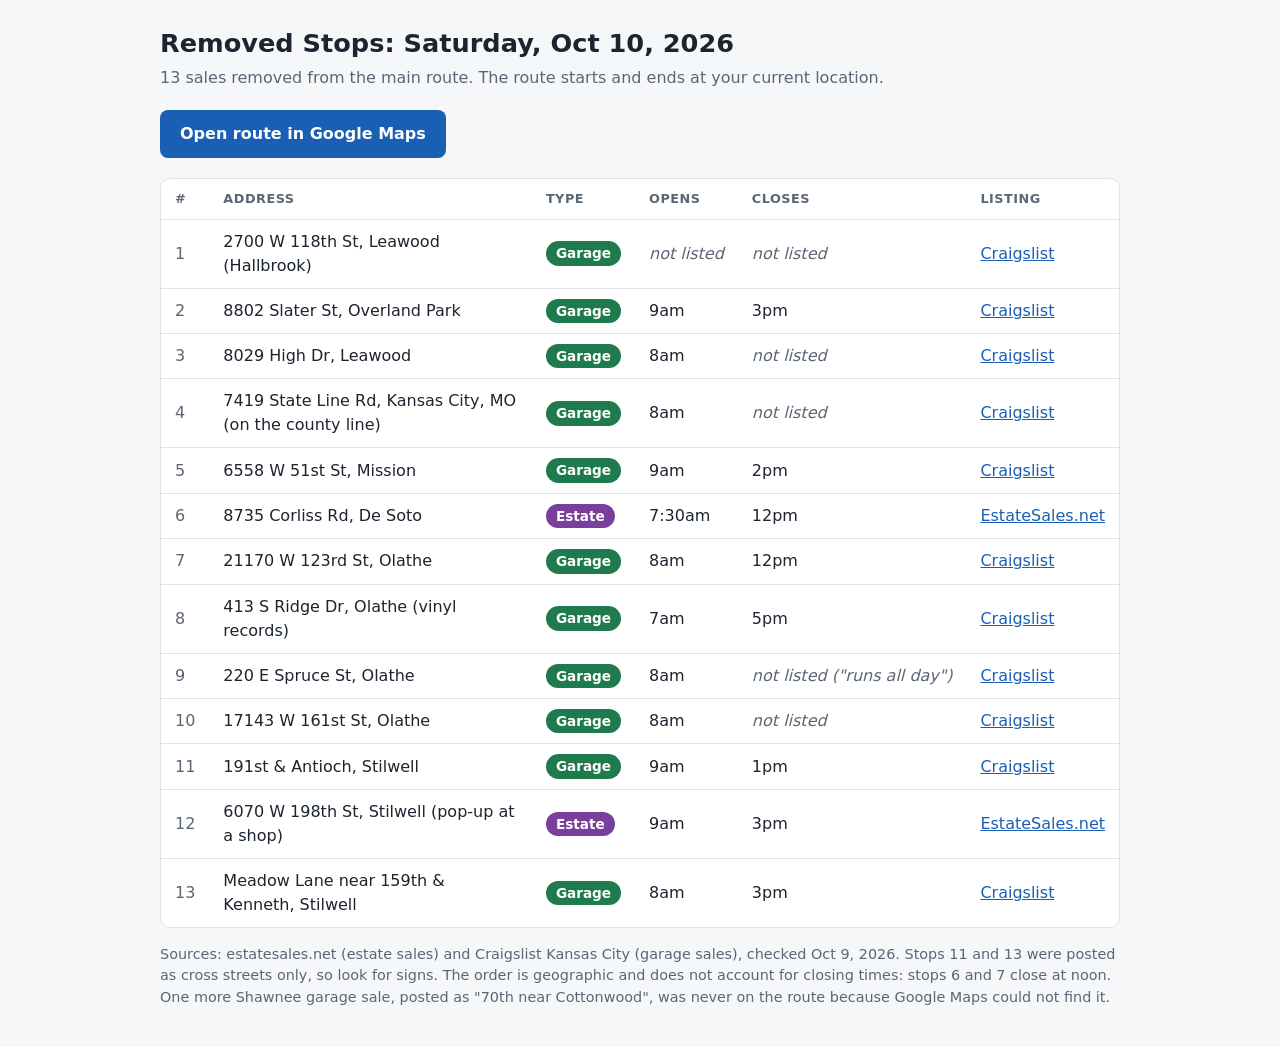
==== 2026-10-10/removed-stops-2026-10-10.html @ 4df7aade "Add sale route skill and routes for 2026-10-10 Adds the planning-sale-routes Claude skill (workflow," ====
<!DOCTYPE html>
<html lang="en">
<head>
<meta charset="utf-8">
<meta name="viewport" content="width=device-width, initial-scale=1">
<title>Removed Stops: Sat, Oct 10, 2026</title>
<style>
  :root { --bg: #f6f7f9; --card: #fff; --text: #1c2430; --muted: #5b6675; --line: #dfe3e8; --accent: #1a5fb4; --estate: #7a3e9d; --garage: #1f7a4d; }
  * { box-sizing: border-box; }
  body { margin: 0; padding: 24px 16px; background: var(--bg); color: var(--text); font: 16px/1.5 system-ui, "Segoe UI", sans-serif; }
  main { max-width: 960px; margin: 0 auto; }
  h1 { margin: 0 0 4px; font-size: 1.6rem; }
  .sub { margin: 0 0 20px; color: var(--muted); }
  .btn { display: inline-block; padding: 12px 20px; border-radius: 8px; background: var(--accent); color: #fff; font-weight: 600; text-decoration: none; }
  .btn:hover { filter: brightness(1.1); }
  .wrap { margin-top: 20px; overflow-x: auto; background: var(--card); border: 1px solid var(--line); border-radius: 10px; }
  table { width: 100%; border-collapse: collapse; }
  th, td { padding: 10px 14px; text-align: left; border-bottom: 1px solid var(--line); white-space: nowrap; }
  td.addr { white-space: normal; min-width: 220px; }
  th { font-size: 0.8rem; text-transform: uppercase; letter-spacing: 0.04em; color: var(--muted); }
  tr:last-child td { border-bottom: 0; }
  td.num { color: var(--muted); font-variant-numeric: tabular-nums; }
  td a { color: var(--accent); }
  .tag { display: inline-block; padding: 2px 10px; border-radius: 999px; font-size: 0.85rem; font-weight: 600; color: #fff; }
  .estate { background: var(--estate); }
  .garage { background: var(--garage); }
  .none { color: var(--muted); font-style: italic; }
  .note { margin-top: 16px; color: var(--muted); font-size: 0.9rem; }
</style>
</head>
<body>
<main>
  <h1>Removed Stops: Saturday, Oct 10, 2026</h1>
  <p class="sub">13 sales removed from the main route. The route starts and ends at your current location.</p>

  <a class="btn" target="_blank" rel="noopener" href="https://www.google.com/maps/dir/Current+Location/2700+W+118th+St,+Leawood,+KS/8802+Slater+St,+Overland+Park,+KS/8029+High+Dr,+Leawood,+KS/7419+State+Line+Rd,+Kansas+City,+MO/6558+W+51st+St,+Mission,+KS/8735+Corliss+Rd,+De+Soto,+KS+66018/21170+W+123rd+St,+Olathe,+KS/413+S+Ridge+Dr,+Olathe,+KS/220+E+Spruce+St,+Olathe,+KS/17143+W+161st+St,+Olathe,+KS/W+191st+St+and+Antioch+Rd,+Stilwell,+KS/6070+W+198th+St,+Stilwell,+KS+66085/W+159th+St+and+Kenneth+Rd,+Overland+Park,+KS/Current+Location/">Open route in Google Maps</a>

  <div class="wrap">
    <table>
      <thead>
        <tr><th>#</th><th>Address</th><th>Type</th><th>Opens</th><th>Closes</th><th>Listing</th></tr>
      </thead>
      <tbody>
        <tr><td class="num">1</td><td class="addr">2700 W 118th St, Leawood (Hallbrook)</td><td><span class="tag garage">Garage</span></td><td class="none">not listed</td><td class="none">not listed</td><td><a target="_blank" rel="noopener" href="https://www.craigslist.org/view/d/leawood-annual-gerbel-family-garage-sale/5YZHVrvR3895e262t2Des8">Craigslist</a></td></tr>
        <tr><td class="num">2</td><td class="addr">8802 Slater St, Overland Park</td><td><span class="tag garage">Garage</span></td><td>9am</td><td>3pm</td><td><a target="_blank" rel="noopener" href="https://www.craigslist.org/view/d/overland-park-overland-park-garage-sale/7CRg2G5cXkiF6qgU9CJNXg">Craigslist</a></td></tr>
        <tr><td class="num">3</td><td class="addr">8029 High Dr, Leawood</td><td><span class="tag garage">Garage</span></td><td>8am</td><td class="none">not listed</td><td><a target="_blank" rel="noopener" href="https://www.craigslist.org/view/d/leawood-lots-of-cool-stuff/vqUZHM63ykBheTzYNsmyG6">Craigslist</a></td></tr>
        <tr><td class="num">4</td><td class="addr">7419 State Line Rd, Kansas City, MO (on the county line)</td><td><span class="tag garage">Garage</span></td><td>8am</td><td class="none">not listed</td><td><a target="_blank" rel="noopener" href="https://www.craigslist.org/view/d/kansas-city-big-sale-at-7419-state-line/mKwWHgJ1K8fCFv1XDvNeiT">Craigslist</a></td></tr>
        <tr><td class="num">5</td><td class="addr">6558 W 51st St, Mission</td><td><span class="tag garage">Garage</span></td><td>9am</td><td>2pm</td><td><a target="_blank" rel="noopener" href="https://www.craigslist.org/view/d/mission-multi-family-garage-sale-in/1emGNsqEbTE4KECJikPM4s">Craigslist</a></td></tr>
        <tr><td class="num">6</td><td class="addr">8735 Corliss Rd, De Soto</td><td><span class="tag estate">Estate</span></td><td>7:30am</td><td>12pm</td><td><a target="_blank" rel="noopener" href="https://www.estatesales.net/KS/De-Soto/66018/5091744">EstateSales.net</a></td></tr>
        <tr><td class="num">7</td><td class="addr">21170 W 123rd St, Olathe</td><td><span class="tag garage">Garage</span></td><td>8am</td><td>12pm</td><td><a target="_blank" rel="noopener" href="https://www.craigslist.org/view/d/olathe-garage-sale-everything-priced-to/uqAEexJqTUTwXGWq3YUb7h">Craigslist</a></td></tr>
        <tr><td class="num">8</td><td class="addr">413 S Ridge Dr, Olathe (vinyl records)</td><td><span class="tag garage">Garage</span></td><td>7am</td><td>5pm</td><td><a target="_blank" rel="noopener" href="https://www.craigslist.org/view/d/olathe-huge-day-vinyl-records-fri-sun/iz8Lf1RRG2vteXNtFwRbFq">Craigslist</a></td></tr>
        <tr><td class="num">9</td><td class="addr">220 E Spruce St, Olathe</td><td><span class="tag garage">Garage</span></td><td>8am</td><td class="none">not listed ("runs all day")</td><td><a target="_blank" rel="noopener" href="https://www.craigslist.org/view/d/olathe-garage-sale-olathe-ks-october/m8XL1ySYbV3A4LMPQzUmzq">Craigslist</a></td></tr>
        <tr><td class="num">10</td><td class="addr">17143 W 161st St, Olathe</td><td><span class="tag garage">Garage</span></td><td>8am</td><td class="none">not listed</td><td><a target="_blank" rel="noopener" href="https://www.craigslist.org/view/d/olathe-teen-clothes-sale-plus-more/4HYWcMeszZcRssrxJZoU2a">Craigslist</a></td></tr>
        <tr><td class="num">11</td><td class="addr">191st &amp; Antioch, Stilwell</td><td><span class="tag garage">Garage</span></td><td>9am</td><td>1pm</td><td><a target="_blank" rel="noopener" href="https://www.craigslist.org/view/d/stilwell-stilwell-garage-sale/2vX73phKwRrPtvgD5jMNWc">Craigslist</a></td></tr>
        <tr><td class="num">12</td><td class="addr">6070 W 198th St, Stilwell (pop-up at a shop)</td><td><span class="tag estate">Estate</span></td><td>9am</td><td>3pm</td><td><a target="_blank" rel="noopener" href="https://www.estatesales.net/KS/Stilwell/66085/5106606">EstateSales.net</a></td></tr>
        <tr><td class="num">13</td><td class="addr">Meadow Lane near 159th &amp; Kenneth, Stilwell</td><td><span class="tag garage">Garage</span></td><td>8am</td><td>3pm</td><td><a target="_blank" rel="noopener" href="https://www.craigslist.org/view/d/stilwell-garage-sale-saturday-sunday/fX1fWt2FgNqpSUVnnqYfxz">Craigslist</a></td></tr>
      </tbody>
    </table>
  </div>

  <p class="note">Sources: estatesales.net (estate sales) and Craigslist Kansas City (garage sales), checked Oct 9, 2026. Stops 11 and 13 were posted as cross streets only, so look for signs. The order is geographic and does not account for closing times: stops 6 and 7 close at noon. One more Shawnee garage sale, posted as "70th near Cottonwood", was never on the route because Google Maps could not find it.</p>
</main>
</body>
</html>
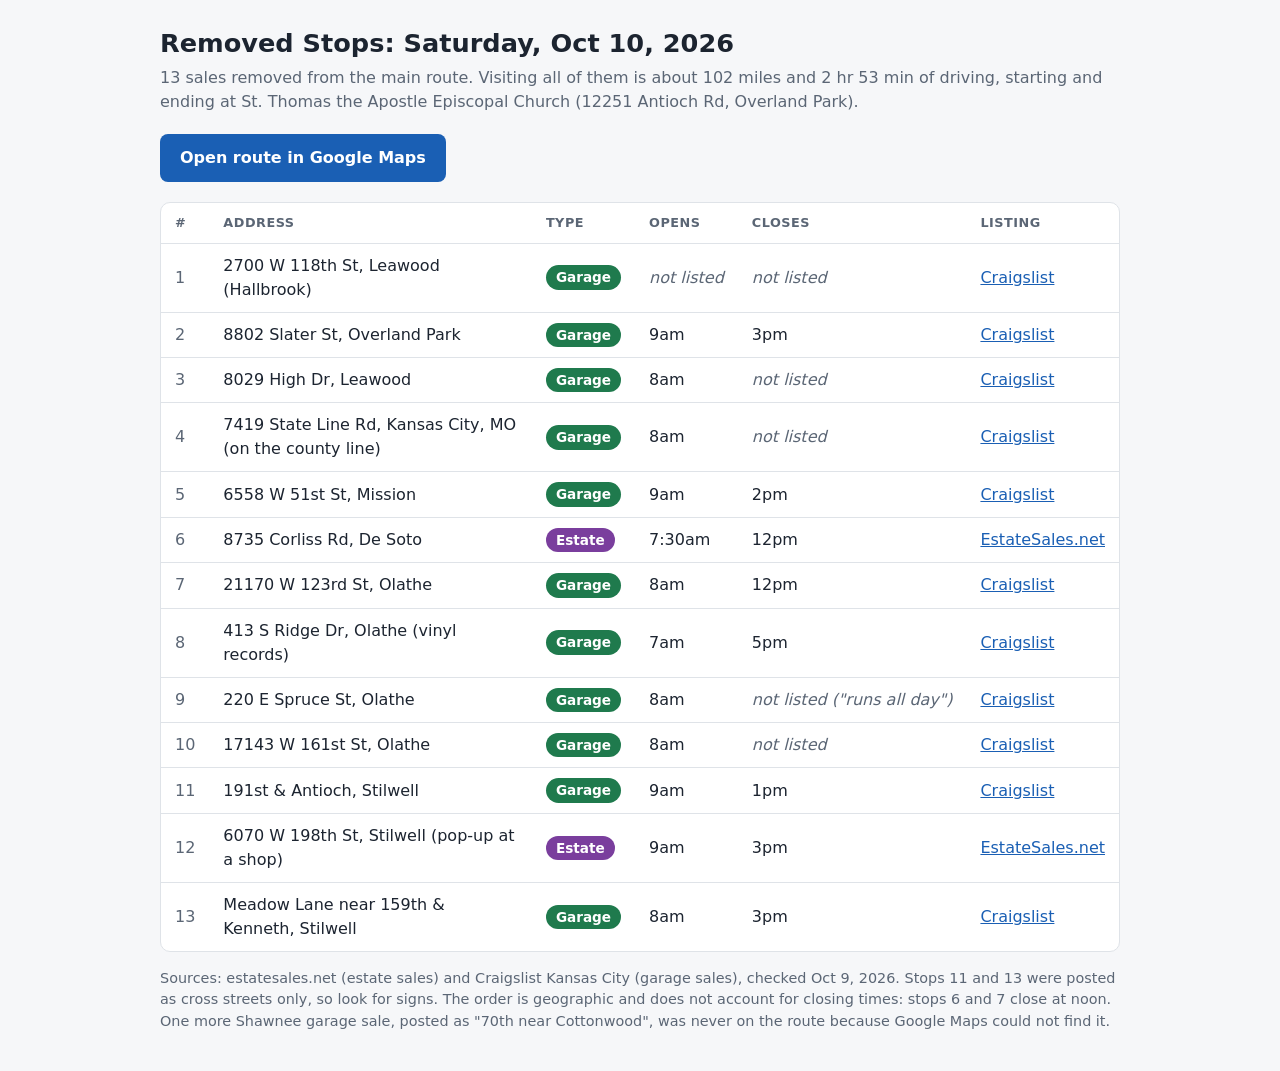
==== commit 983a6e82: "Start and end routes at St. Thomas the Apostle Episcopal Church Co-Authored-By: Claude Opus 5.5 <nor" ====
--- a/2026-10-10/removed-stops-2026-10-10.html
+++ b/2026-10-10/removed-stops-2026-10-10.html
@@ -31,9 +31,9 @@
 <body>
 <main>
   <h1>Removed Stops: Saturday, Oct 10, 2026</h1>
-  <p class="sub">13 sales removed from the main route. The route starts and ends at your current location.</p>
+  <p class="sub">13 sales removed from the main route. Visiting all of them is about 102 miles and 2 hr 53 min of driving, starting and ending at St. Thomas the Apostle Episcopal Church (12251 Antioch Rd, Overland Park).</p>
 
-  <a class="btn" target="_blank" rel="noopener" href="https://www.google.com/maps/dir/Current+Location/2700+W+118th+St,+Leawood,+KS/8802+Slater+St,+Overland+Park,+KS/8029+High+Dr,+Leawood,+KS/7419+State+Line+Rd,+Kansas+City,+MO/6558+W+51st+St,+Mission,+KS/8735+Corliss+Rd,+De+Soto,+KS+66018/21170+W+123rd+St,+Olathe,+KS/413+S+Ridge+Dr,+Olathe,+KS/220+E+Spruce+St,+Olathe,+KS/17143+W+161st+St,+Olathe,+KS/W+191st+St+and+Antioch+Rd,+Stilwell,+KS/6070+W+198th+St,+Stilwell,+KS+66085/W+159th+St+and+Kenneth+Rd,+Overland+Park,+KS/Current+Location/">Open route in Google Maps</a>
+  <a class="btn" target="_blank" rel="noopener" href="https://www.google.com/maps/dir/St.+Thomas+the+Apostle+Episcopal+Church,+12251+Antioch+Rd,+Overland+Park,+KS+66213/2700+W+118th+St,+Leawood,+KS/8802+Slater+St,+Overland+Park,+KS/8029+High+Dr,+Leawood,+KS/7419+State+Line+Rd,+Kansas+City,+MO/6558+W+51st+St,+Mission,+KS/8735+Corliss+Rd,+De+Soto,+KS+66018/21170+W+123rd+St,+Olathe,+KS/413+S+Ridge+Dr,+Olathe,+KS/220+E+Spruce+St,+Olathe,+KS/17143+W+161st+St,+Olathe,+KS/W+191st+St+and+Antioch+Rd,+Stilwell,+KS/6070+W+198th+St,+Stilwell,+KS+66085/W+159th+St+and+Kenneth+Rd,+Overland+Park,+KS/St.+Thomas+the+Apostle+Episcopal+Church,+12251+Antioch+Rd,+Overland+Park,+KS+66213/">Open route in Google Maps</a>
 
   <div class="wrap">
     <table>
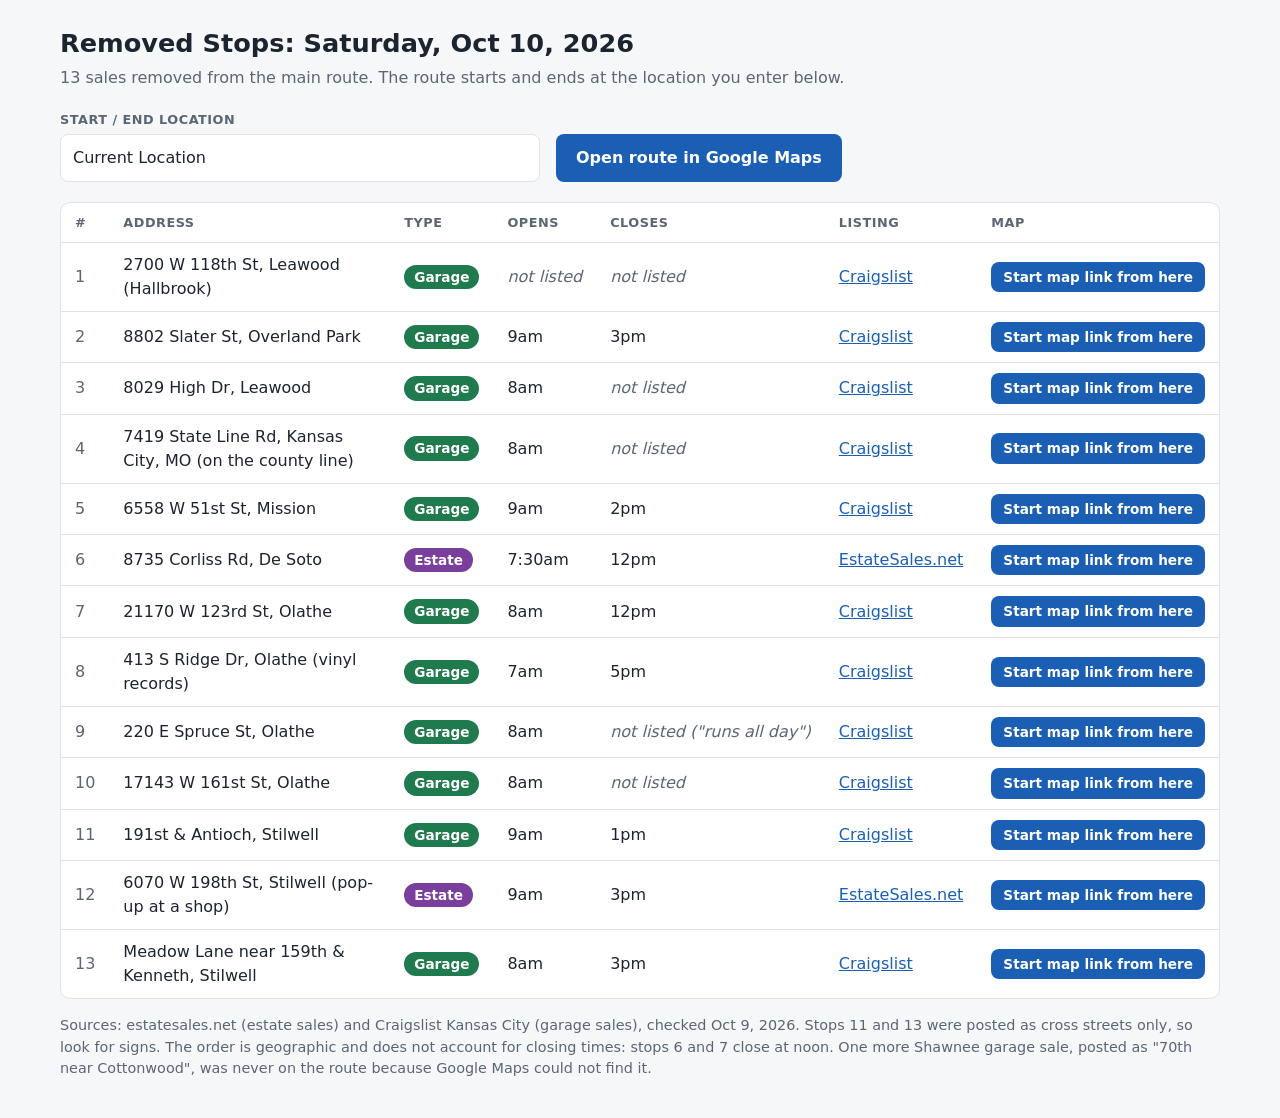
==== commit a056bcb9: "Let the reader choose the route start and add per-row map links Pages now take the start/end locatio" ====
--- a/2026-10-10/removed-stops-2026-10-10.html
+++ b/2026-10-10/removed-stops-2026-10-10.html
@@ -4,36 +4,20 @@
 <meta charset="utf-8">
 <meta name="viewport" content="width=device-width, initial-scale=1">
 <title>Removed Stops: Sat, Oct 10, 2026</title>
-<style>
-  :root { --bg: #f6f7f9; --card: #fff; --text: #1c2430; --muted: #5b6675; --line: #dfe3e8; --accent: #1a5fb4; --estate: #7a3e9d; --garage: #1f7a4d; }
-  * { box-sizing: border-box; }
-  body { margin: 0; padding: 24px 16px; background: var(--bg); color: var(--text); font: 16px/1.5 system-ui, "Segoe UI", sans-serif; }
-  main { max-width: 960px; margin: 0 auto; }
-  h1 { margin: 0 0 4px; font-size: 1.6rem; }
-  .sub { margin: 0 0 20px; color: var(--muted); }
-  .btn { display: inline-block; padding: 12px 20px; border-radius: 8px; background: var(--accent); color: #fff; font-weight: 600; text-decoration: none; }
-  .btn:hover { filter: brightness(1.1); }
-  .wrap { margin-top: 20px; overflow-x: auto; background: var(--card); border: 1px solid var(--line); border-radius: 10px; }
-  table { width: 100%; border-collapse: collapse; }
-  th, td { padding: 10px 14px; text-align: left; border-bottom: 1px solid var(--line); white-space: nowrap; }
-  td.addr { white-space: normal; min-width: 220px; }
-  th { font-size: 0.8rem; text-transform: uppercase; letter-spacing: 0.04em; color: var(--muted); }
-  tr:last-child td { border-bottom: 0; }
-  td.num { color: var(--muted); font-variant-numeric: tabular-nums; }
-  td a { color: var(--accent); }
-  .tag { display: inline-block; padding: 2px 10px; border-radius: 999px; font-size: 0.85rem; font-weight: 600; color: #fff; }
-  .estate { background: var(--estate); }
-  .garage { background: var(--garage); }
-  .none { color: var(--muted); font-style: italic; }
-  .note { margin-top: 16px; color: var(--muted); font-size: 0.9rem; }
-</style>
+<link rel="stylesheet" href="../assets/sale-route.css">
 </head>
 <body>
 <main>
   <h1>Removed Stops: Saturday, Oct 10, 2026</h1>
-  <p class="sub">13 sales removed from the main route. Visiting all of them is about 102 miles and 2 hr 53 min of driving, starting and ending at St. Thomas the Apostle Episcopal Church (12251 Antioch Rd, Overland Park).</p>
+  <p class="sub">13 sales removed from the main route. The route starts and ends at the location you enter below.</p>
 
-  <a class="btn" target="_blank" rel="noopener" href="https://www.google.com/maps/dir/St.+Thomas+the+Apostle+Episcopal+Church,+12251+Antioch+Rd,+Overland+Park,+KS+66213/2700+W+118th+St,+Leawood,+KS/8802+Slater+St,+Overland+Park,+KS/8029+High+Dr,+Leawood,+KS/7419+State+Line+Rd,+Kansas+City,+MO/6558+W+51st+St,+Mission,+KS/8735+Corliss+Rd,+De+Soto,+KS+66018/21170+W+123rd+St,+Olathe,+KS/413+S+Ridge+Dr,+Olathe,+KS/220+E+Spruce+St,+Olathe,+KS/17143+W+161st+St,+Olathe,+KS/W+191st+St+and+Antioch+Rd,+Stilwell,+KS/6070+W+198th+St,+Stilwell,+KS+66085/W+159th+St+and+Kenneth+Rd,+Overland+Park,+KS/St.+Thomas+the+Apostle+Episcopal+Church,+12251+Antioch+Rd,+Overland+Park,+KS+66213/">Open route in Google Maps</a>
+  <div class="controls">
+    <div class="field">
+      <label for="start">Start / end location</label>
+      <input id="start" type="text" value="Current Location" autocomplete="off">
+    </div>
+    <a id="route-link" class="btn" target="_blank" rel="noopener">Open route in Google Maps</a>
+  </div>
 
   <div class="wrap">
     <table>
@@ -41,24 +25,25 @@
         <tr><th>#</th><th>Address</th><th>Type</th><th>Opens</th><th>Closes</th><th>Listing</th></tr>
       </thead>
       <tbody>
-        <tr><td class="num">1</td><td class="addr">2700 W 118th St, Leawood (Hallbrook)</td><td><span class="tag garage">Garage</span></td><td class="none">not listed</td><td class="none">not listed</td><td><a target="_blank" rel="noopener" href="https://www.craigslist.org/view/d/leawood-annual-gerbel-family-garage-sale/5YZHVrvR3895e262t2Des8">Craigslist</a></td></tr>
-        <tr><td class="num">2</td><td class="addr">8802 Slater St, Overland Park</td><td><span class="tag garage">Garage</span></td><td>9am</td><td>3pm</td><td><a target="_blank" rel="noopener" href="https://www.craigslist.org/view/d/overland-park-overland-park-garage-sale/7CRg2G5cXkiF6qgU9CJNXg">Craigslist</a></td></tr>
-        <tr><td class="num">3</td><td class="addr">8029 High Dr, Leawood</td><td><span class="tag garage">Garage</span></td><td>8am</td><td class="none">not listed</td><td><a target="_blank" rel="noopener" href="https://www.craigslist.org/view/d/leawood-lots-of-cool-stuff/vqUZHM63ykBheTzYNsmyG6">Craigslist</a></td></tr>
-        <tr><td class="num">4</td><td class="addr">7419 State Line Rd, Kansas City, MO (on the county line)</td><td><span class="tag garage">Garage</span></td><td>8am</td><td class="none">not listed</td><td><a target="_blank" rel="noopener" href="https://www.craigslist.org/view/d/kansas-city-big-sale-at-7419-state-line/mKwWHgJ1K8fCFv1XDvNeiT">Craigslist</a></td></tr>
-        <tr><td class="num">5</td><td class="addr">6558 W 51st St, Mission</td><td><span class="tag garage">Garage</span></td><td>9am</td><td>2pm</td><td><a target="_blank" rel="noopener" href="https://www.craigslist.org/view/d/mission-multi-family-garage-sale-in/1emGNsqEbTE4KECJikPM4s">Craigslist</a></td></tr>
-        <tr><td class="num">6</td><td class="addr">8735 Corliss Rd, De Soto</td><td><span class="tag estate">Estate</span></td><td>7:30am</td><td>12pm</td><td><a target="_blank" rel="noopener" href="https://www.estatesales.net/KS/De-Soto/66018/5091744">EstateSales.net</a></td></tr>
-        <tr><td class="num">7</td><td class="addr">21170 W 123rd St, Olathe</td><td><span class="tag garage">Garage</span></td><td>8am</td><td>12pm</td><td><a target="_blank" rel="noopener" href="https://www.craigslist.org/view/d/olathe-garage-sale-everything-priced-to/uqAEexJqTUTwXGWq3YUb7h">Craigslist</a></td></tr>
-        <tr><td class="num">8</td><td class="addr">413 S Ridge Dr, Olathe (vinyl records)</td><td><span class="tag garage">Garage</span></td><td>7am</td><td>5pm</td><td><a target="_blank" rel="noopener" href="https://www.craigslist.org/view/d/olathe-huge-day-vinyl-records-fri-sun/iz8Lf1RRG2vteXNtFwRbFq">Craigslist</a></td></tr>
-        <tr><td class="num">9</td><td class="addr">220 E Spruce St, Olathe</td><td><span class="tag garage">Garage</span></td><td>8am</td><td class="none">not listed ("runs all day")</td><td><a target="_blank" rel="noopener" href="https://www.craigslist.org/view/d/olathe-garage-sale-olathe-ks-october/m8XL1ySYbV3A4LMPQzUmzq">Craigslist</a></td></tr>
-        <tr><td class="num">10</td><td class="addr">17143 W 161st St, Olathe</td><td><span class="tag garage">Garage</span></td><td>8am</td><td class="none">not listed</td><td><a target="_blank" rel="noopener" href="https://www.craigslist.org/view/d/olathe-teen-clothes-sale-plus-more/4HYWcMeszZcRssrxJZoU2a">Craigslist</a></td></tr>
-        <tr><td class="num">11</td><td class="addr">191st &amp; Antioch, Stilwell</td><td><span class="tag garage">Garage</span></td><td>9am</td><td>1pm</td><td><a target="_blank" rel="noopener" href="https://www.craigslist.org/view/d/stilwell-stilwell-garage-sale/2vX73phKwRrPtvgD5jMNWc">Craigslist</a></td></tr>
-        <tr><td class="num">12</td><td class="addr">6070 W 198th St, Stilwell (pop-up at a shop)</td><td><span class="tag estate">Estate</span></td><td>9am</td><td>3pm</td><td><a target="_blank" rel="noopener" href="https://www.estatesales.net/KS/Stilwell/66085/5106606">EstateSales.net</a></td></tr>
-        <tr><td class="num">13</td><td class="addr">Meadow Lane near 159th &amp; Kenneth, Stilwell</td><td><span class="tag garage">Garage</span></td><td>8am</td><td>3pm</td><td><a target="_blank" rel="noopener" href="https://www.craigslist.org/view/d/stilwell-garage-sale-saturday-sunday/fX1fWt2FgNqpSUVnnqYfxz">Craigslist</a></td></tr>
+        <tr data-stop="2700 W 118th St, Leawood, KS"><td class="num">1</td><td class="addr">2700 W 118th St, Leawood (Hallbrook)</td><td><span class="tag garage">Garage</span></td><td class="none">not listed</td><td class="none">not listed</td><td><a target="_blank" rel="noopener" href="https://www.craigslist.org/view/d/leawood-annual-gerbel-family-garage-sale/5YZHVrvR3895e262t2Des8">Craigslist</a></td></tr>
+        <tr data-stop="8802 Slater St, Overland Park, KS"><td class="num">2</td><td class="addr">8802 Slater St, Overland Park</td><td><span class="tag garage">Garage</span></td><td>9am</td><td>3pm</td><td><a target="_blank" rel="noopener" href="https://www.craigslist.org/view/d/overland-park-overland-park-garage-sale/7CRg2G5cXkiF6qgU9CJNXg">Craigslist</a></td></tr>
+        <tr data-stop="8029 High Dr, Leawood, KS"><td class="num">3</td><td class="addr">8029 High Dr, Leawood</td><td><span class="tag garage">Garage</span></td><td>8am</td><td class="none">not listed</td><td><a target="_blank" rel="noopener" href="https://www.craigslist.org/view/d/leawood-lots-of-cool-stuff/vqUZHM63ykBheTzYNsmyG6">Craigslist</a></td></tr>
+        <tr data-stop="7419 State Line Rd, Kansas City, MO"><td class="num">4</td><td class="addr">7419 State Line Rd, Kansas City, MO (on the county line)</td><td><span class="tag garage">Garage</span></td><td>8am</td><td class="none">not listed</td><td><a target="_blank" rel="noopener" href="https://www.craigslist.org/view/d/kansas-city-big-sale-at-7419-state-line/mKwWHgJ1K8fCFv1XDvNeiT">Craigslist</a></td></tr>
+        <tr data-stop="6558 W 51st St, Mission, KS"><td class="num">5</td><td class="addr">6558 W 51st St, Mission</td><td><span class="tag garage">Garage</span></td><td>9am</td><td>2pm</td><td><a target="_blank" rel="noopener" href="https://www.craigslist.org/view/d/mission-multi-family-garage-sale-in/1emGNsqEbTE4KECJikPM4s">Craigslist</a></td></tr>
+        <tr data-stop="8735 Corliss Rd, De Soto, KS 66018"><td class="num">6</td><td class="addr">8735 Corliss Rd, De Soto</td><td><span class="tag estate">Estate</span></td><td>7:30am</td><td>12pm</td><td><a target="_blank" rel="noopener" href="https://www.estatesales.net/KS/De-Soto/66018/5091744">EstateSales.net</a></td></tr>
+        <tr data-stop="21170 W 123rd St, Olathe, KS"><td class="num">7</td><td class="addr">21170 W 123rd St, Olathe</td><td><span class="tag garage">Garage</span></td><td>8am</td><td>12pm</td><td><a target="_blank" rel="noopener" href="https://www.craigslist.org/view/d/olathe-garage-sale-everything-priced-to/uqAEexJqTUTwXGWq3YUb7h">Craigslist</a></td></tr>
+        <tr data-stop="413 S Ridge Dr, Olathe, KS"><td class="num">8</td><td class="addr">413 S Ridge Dr, Olathe (vinyl records)</td><td><span class="tag garage">Garage</span></td><td>7am</td><td>5pm</td><td><a target="_blank" rel="noopener" href="https://www.craigslist.org/view/d/olathe-huge-day-vinyl-records-fri-sun/iz8Lf1RRG2vteXNtFwRbFq">Craigslist</a></td></tr>
+        <tr data-stop="220 E Spruce St, Olathe, KS"><td class="num">9</td><td class="addr">220 E Spruce St, Olathe</td><td><span class="tag garage">Garage</span></td><td>8am</td><td class="none">not listed ("runs all day")</td><td><a target="_blank" rel="noopener" href="https://www.craigslist.org/view/d/olathe-garage-sale-olathe-ks-october/m8XL1ySYbV3A4LMPQzUmzq">Craigslist</a></td></tr>
+        <tr data-stop="17143 W 161st St, Olathe, KS"><td class="num">10</td><td class="addr">17143 W 161st St, Olathe</td><td><span class="tag garage">Garage</span></td><td>8am</td><td class="none">not listed</td><td><a target="_blank" rel="noopener" href="https://www.craigslist.org/view/d/olathe-teen-clothes-sale-plus-more/4HYWcMeszZcRssrxJZoU2a">Craigslist</a></td></tr>
+        <tr data-stop="W 191st St and Antioch Rd, Stilwell, KS"><td class="num">11</td><td class="addr">191st &amp; Antioch, Stilwell</td><td><span class="tag garage">Garage</span></td><td>9am</td><td>1pm</td><td><a target="_blank" rel="noopener" href="https://www.craigslist.org/view/d/stilwell-stilwell-garage-sale/2vX73phKwRrPtvgD5jMNWc">Craigslist</a></td></tr>
+        <tr data-stop="6070 W 198th St, Stilwell, KS 66085"><td class="num">12</td><td class="addr">6070 W 198th St, Stilwell (pop-up at a shop)</td><td><span class="tag estate">Estate</span></td><td>9am</td><td>3pm</td><td><a target="_blank" rel="noopener" href="https://www.estatesales.net/KS/Stilwell/66085/5106606">EstateSales.net</a></td></tr>
+        <tr data-stop="W 159th St and Kenneth Rd, Overland Park, KS"><td class="num">13</td><td class="addr">Meadow Lane near 159th &amp; Kenneth, Stilwell</td><td><span class="tag garage">Garage</span></td><td>8am</td><td>3pm</td><td><a target="_blank" rel="noopener" href="https://www.craigslist.org/view/d/stilwell-garage-sale-saturday-sunday/fX1fWt2FgNqpSUVnnqYfxz">Craigslist</a></td></tr>
       </tbody>
     </table>
   </div>
 
   <p class="note">Sources: estatesales.net (estate sales) and Craigslist Kansas City (garage sales), checked Oct 9, 2026. Stops 11 and 13 were posted as cross streets only, so look for signs. The order is geographic and does not account for closing times: stops 6 and 7 close at noon. One more Shawnee garage sale, posted as "70th near Cottonwood", was never on the route because Google Maps could not find it.</p>
 </main>
+<script src="../assets/sale-route.js"></script>
 </body>
 </html>
--- a/assets/sale-route.css
+++ b/assets/sale-route.css
@@ -0,0 +1,27 @@
+:root { --bg: #f6f7f9; --card: #fff; --text: #1c2430; --muted: #5b6675; --line: #dfe3e8; --accent: #1a5fb4; --estate: #7a3e9d; --garage: #1f7a4d; }
+* { box-sizing: border-box; }
+body { margin: 0; padding: 24px 16px; background: var(--bg); color: var(--text); font: 16px/1.5 system-ui, "Segoe UI", sans-serif; }
+main { max-width: 1160px; margin: 0 auto; }
+h1 { margin: 0 0 4px; font-size: 1.6rem; }
+.sub { margin: 0 0 20px; color: var(--muted); }
+.controls { display: flex; flex-wrap: wrap; align-items: flex-end; gap: 12px 16px; }
+.field { display: flex; flex-direction: column; gap: 4px; flex: 1 1 280px; max-width: 480px; }
+.field label { font-size: 0.8rem; font-weight: 600; text-transform: uppercase; letter-spacing: 0.04em; color: var(--muted); }
+.field input { padding: 11px 12px; border: 1px solid var(--line); border-radius: 8px; font: inherit; color: inherit; background: var(--card); }
+.field input:focus { outline: 2px solid var(--accent); outline-offset: 1px; }
+.btn { display: inline-block; padding: 12px 20px; border-radius: 8px; background: var(--accent); color: #fff; font-weight: 600; text-decoration: none; }
+.btn:hover { filter: brightness(1.1); }
+.btn-sm { padding: 5px 12px; font-size: 0.85rem; }
+.wrap { margin-top: 20px; overflow-x: auto; background: var(--card); border: 1px solid var(--line); border-radius: 10px; }
+table { width: 100%; border-collapse: collapse; }
+th, td { padding: 10px 14px; text-align: left; border-bottom: 1px solid var(--line); white-space: nowrap; }
+td.addr { white-space: normal; min-width: 220px; }
+th { font-size: 0.8rem; text-transform: uppercase; letter-spacing: 0.04em; color: var(--muted); }
+tr:last-child td { border-bottom: 0; }
+td.num { color: var(--muted); font-variant-numeric: tabular-nums; }
+td a:not(.btn) { color: var(--accent); }
+.tag { display: inline-block; padding: 2px 10px; border-radius: 999px; font-size: 0.85rem; font-weight: 600; color: #fff; }
+.estate { background: var(--estate); }
+.garage { background: var(--garage); }
+.none { color: var(--muted); font-style: italic; }
+.note { margin-top: 16px; color: var(--muted); font-size: 0.9rem; }
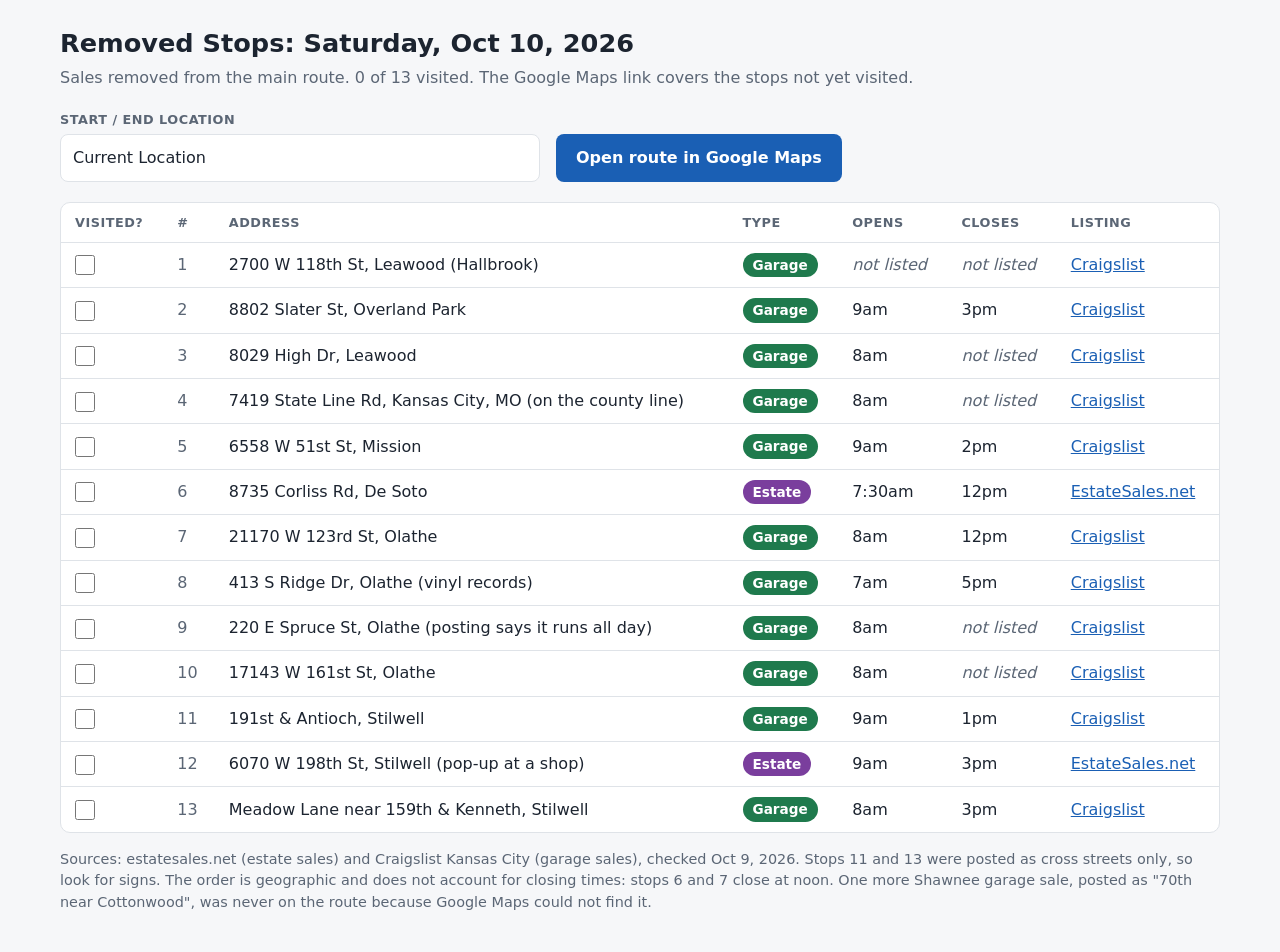
==== commit 951c7f60: "Add visited checkboxes, JSON page data, index page, and docs Route pages now load their stops from a" ====
--- a/2026-10-10/removed-stops-2026-10-10.html
+++ b/2026-10-10/removed-stops-2026-10-10.html
@@ -3,13 +3,13 @@
 <head>
 <meta charset="utf-8">
 <meta name="viewport" content="width=device-width, initial-scale=1">
-<title>Removed Stops: Sat, Oct 10, 2026</title>
+<title>Sale Route</title>
 <link rel="stylesheet" href="../assets/sale-route.css">
 </head>
 <body>
 <main>
-  <h1>Removed Stops: Saturday, Oct 10, 2026</h1>
-  <p class="sub">13 sales removed from the main route. The route starts and ends at the location you enter below.</p>
+  <h1 id="heading"></h1>
+  <p class="sub"><span id="summary"></span> <span id="progress"></span></p>
 
   <div class="controls">
     <div class="field">
@@ -22,27 +22,13 @@
   <div class="wrap">
     <table>
       <thead>
-        <tr><th>#</th><th>Address</th><th>Type</th><th>Opens</th><th>Closes</th><th>Listing</th></tr>
+        <tr><th>Visited?</th><th>#</th><th>Address</th><th>Type</th><th>Opens</th><th>Closes</th><th>Listing</th></tr>
       </thead>
-      <tbody>
-        <tr data-stop="2700 W 118th St, Leawood, KS"><td class="num">1</td><td class="addr">2700 W 118th St, Leawood (Hallbrook)</td><td><span class="tag garage">Garage</span></td><td class="none">not listed</td><td class="none">not listed</td><td><a target="_blank" rel="noopener" href="https://www.craigslist.org/view/d/leawood-annual-gerbel-family-garage-sale/5YZHVrvR3895e262t2Des8">Craigslist</a></td></tr>
-        <tr data-stop="8802 Slater St, Overland Park, KS"><td class="num">2</td><td class="addr">8802 Slater St, Overland Park</td><td><span class="tag garage">Garage</span></td><td>9am</td><td>3pm</td><td><a target="_blank" rel="noopener" href="https://www.craigslist.org/view/d/overland-park-overland-park-garage-sale/7CRg2G5cXkiF6qgU9CJNXg">Craigslist</a></td></tr>
-        <tr data-stop="8029 High Dr, Leawood, KS"><td class="num">3</td><td class="addr">8029 High Dr, Leawood</td><td><span class="tag garage">Garage</span></td><td>8am</td><td class="none">not listed</td><td><a target="_blank" rel="noopener" href="https://www.craigslist.org/view/d/leawood-lots-of-cool-stuff/vqUZHM63ykBheTzYNsmyG6">Craigslist</a></td></tr>
-        <tr data-stop="7419 State Line Rd, Kansas City, MO"><td class="num">4</td><td class="addr">7419 State Line Rd, Kansas City, MO (on the county line)</td><td><span class="tag garage">Garage</span></td><td>8am</td><td class="none">not listed</td><td><a target="_blank" rel="noopener" href="https://www.craigslist.org/view/d/kansas-city-big-sale-at-7419-state-line/mKwWHgJ1K8fCFv1XDvNeiT">Craigslist</a></td></tr>
-        <tr data-stop="6558 W 51st St, Mission, KS"><td class="num">5</td><td class="addr">6558 W 51st St, Mission</td><td><span class="tag garage">Garage</span></td><td>9am</td><td>2pm</td><td><a target="_blank" rel="noopener" href="https://www.craigslist.org/view/d/mission-multi-family-garage-sale-in/1emGNsqEbTE4KECJikPM4s">Craigslist</a></td></tr>
-        <tr data-stop="8735 Corliss Rd, De Soto, KS 66018"><td class="num">6</td><td class="addr">8735 Corliss Rd, De Soto</td><td><span class="tag estate">Estate</span></td><td>7:30am</td><td>12pm</td><td><a target="_blank" rel="noopener" href="https://www.estatesales.net/KS/De-Soto/66018/5091744">EstateSales.net</a></td></tr>
-        <tr data-stop="21170 W 123rd St, Olathe, KS"><td class="num">7</td><td class="addr">21170 W 123rd St, Olathe</td><td><span class="tag garage">Garage</span></td><td>8am</td><td>12pm</td><td><a target="_blank" rel="noopener" href="https://www.craigslist.org/view/d/olathe-garage-sale-everything-priced-to/uqAEexJqTUTwXGWq3YUb7h">Craigslist</a></td></tr>
-        <tr data-stop="413 S Ridge Dr, Olathe, KS"><td class="num">8</td><td class="addr">413 S Ridge Dr, Olathe (vinyl records)</td><td><span class="tag garage">Garage</span></td><td>7am</td><td>5pm</td><td><a target="_blank" rel="noopener" href="https://www.craigslist.org/view/d/olathe-huge-day-vinyl-records-fri-sun/iz8Lf1RRG2vteXNtFwRbFq">Craigslist</a></td></tr>
-        <tr data-stop="220 E Spruce St, Olathe, KS"><td class="num">9</td><td class="addr">220 E Spruce St, Olathe</td><td><span class="tag garage">Garage</span></td><td>8am</td><td class="none">not listed ("runs all day")</td><td><a target="_blank" rel="noopener" href="https://www.craigslist.org/view/d/olathe-garage-sale-olathe-ks-october/m8XL1ySYbV3A4LMPQzUmzq">Craigslist</a></td></tr>
-        <tr data-stop="17143 W 161st St, Olathe, KS"><td class="num">10</td><td class="addr">17143 W 161st St, Olathe</td><td><span class="tag garage">Garage</span></td><td>8am</td><td class="none">not listed</td><td><a target="_blank" rel="noopener" href="https://www.craigslist.org/view/d/olathe-teen-clothes-sale-plus-more/4HYWcMeszZcRssrxJZoU2a">Craigslist</a></td></tr>
-        <tr data-stop="W 191st St and Antioch Rd, Stilwell, KS"><td class="num">11</td><td class="addr">191st &amp; Antioch, Stilwell</td><td><span class="tag garage">Garage</span></td><td>9am</td><td>1pm</td><td><a target="_blank" rel="noopener" href="https://www.craigslist.org/view/d/stilwell-stilwell-garage-sale/2vX73phKwRrPtvgD5jMNWc">Craigslist</a></td></tr>
-        <tr data-stop="6070 W 198th St, Stilwell, KS 66085"><td class="num">12</td><td class="addr">6070 W 198th St, Stilwell (pop-up at a shop)</td><td><span class="tag estate">Estate</span></td><td>9am</td><td>3pm</td><td><a target="_blank" rel="noopener" href="https://www.estatesales.net/KS/Stilwell/66085/5106606">EstateSales.net</a></td></tr>
-        <tr data-stop="W 159th St and Kenneth Rd, Overland Park, KS"><td class="num">13</td><td class="addr">Meadow Lane near 159th &amp; Kenneth, Stilwell</td><td><span class="tag garage">Garage</span></td><td>8am</td><td>3pm</td><td><a target="_blank" rel="noopener" href="https://www.craigslist.org/view/d/stilwell-garage-sale-saturday-sunday/fX1fWt2FgNqpSUVnnqYfxz">Craigslist</a></td></tr>
-      </tbody>
+      <tbody id="stops"></tbody>
     </table>
   </div>
 
-  <p class="note">Sources: estatesales.net (estate sales) and Craigslist Kansas City (garage sales), checked Oct 9, 2026. Stops 11 and 13 were posted as cross streets only, so look for signs. The order is geographic and does not account for closing times: stops 6 and 7 close at noon. One more Shawnee garage sale, posted as "70th near Cottonwood", was never on the route because Google Maps could not find it.</p>
+  <p class="note" id="note"></p>
 </main>
 <script src="../assets/sale-route.js"></script>
 </body>
--- a/assets/sale-route.css
+++ b/assets/sale-route.css
@@ -11,7 +11,10 @@
 .field input:focus { outline: 2px solid var(--accent); outline-offset: 1px; }
 .btn { display: inline-block; padding: 12px 20px; border-radius: 8px; background: var(--accent); color: #fff; font-weight: 600; text-decoration: none; }
 .btn:hover { filter: brightness(1.1); }
-.btn-sm { padding: 5px 12px; font-size: 0.85rem; }
+.btn[aria-disabled="true"] { background: var(--muted); cursor: not-allowed; }
+td.check input { width: 20px; height: 20px; margin: 0; vertical-align: middle; accent-color: var(--accent); cursor: pointer; }
+tr.visited td:not(.check) { opacity: 0.45; }
+tr.visited td.addr { text-decoration: line-through; }
 .wrap { margin-top: 20px; overflow-x: auto; background: var(--card); border: 1px solid var(--line); border-radius: 10px; }
 table { width: 100%; border-collapse: collapse; }
 th, td { padding: 10px 14px; text-align: left; border-bottom: 1px solid var(--line); white-space: nowrap; }
@@ -24,4 +27,8 @@
 .estate { background: var(--estate); }
 .garage { background: var(--garage); }
 .none { color: var(--muted); font-style: italic; }
+.date { margin-top: 20px; padding: 16px 20px; background: var(--card); border: 1px solid var(--line); border-radius: 10px; }
+.date h2 { margin: 0 0 8px; font-size: 1.1rem; }
+.date ul { margin: 0; padding-left: 20px; }
+.date a { color: var(--accent); }
 .note { margin-top: 16px; color: var(--muted); font-size: 0.9rem; }
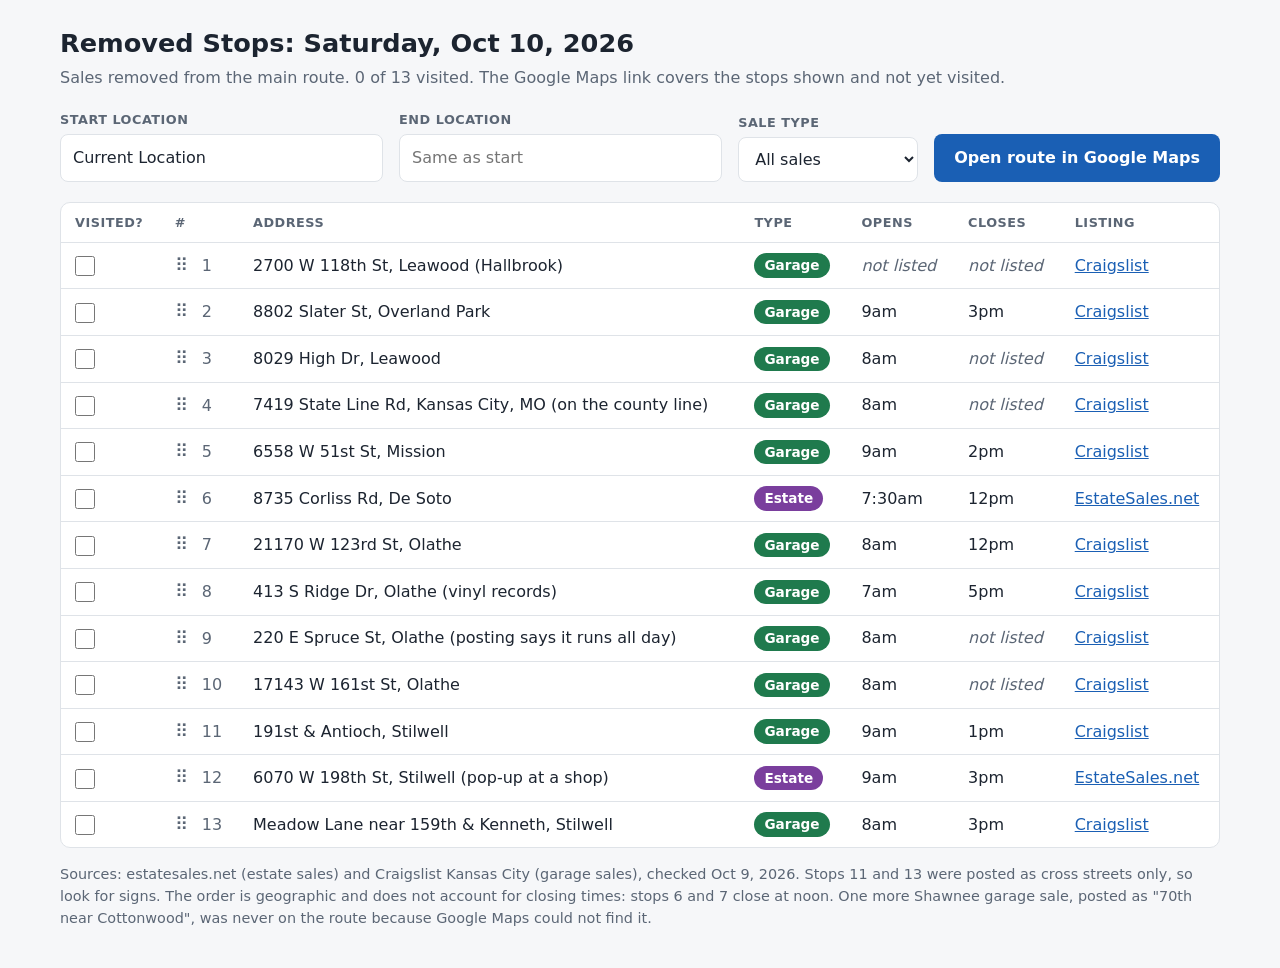
==== commit e6360dd8: "Bring the 2026-10-10 pages up to the current template The Oct 10 route and removed-stops pages now h" ====
--- a/2026-10-10/removed-stops-2026-10-10.html
+++ b/2026-10-10/removed-stops-2026-10-10.html
@@ -9,12 +9,24 @@
 <body>
 <main>
   <h1 id="heading"></h1>
-  <p class="sub"><span id="summary"></span> <span id="progress"></span></p>
+  <p class="sub"><span id="summary"></span> <span id="progress"></span> <button id="reset-order" class="link" type="button" hidden>Reset to the planned order</button></p>
 
   <div class="controls">
     <div class="field">
-      <label for="start">Start / end location</label>
+      <label for="start">Start location</label>
       <input id="start" type="text" value="Current Location" autocomplete="off">
+    </div>
+    <div class="field">
+      <label for="end">End location</label>
+      <input id="end" type="text" placeholder="Same as start" autocomplete="off">
+    </div>
+    <div class="field narrow">
+      <label for="type-filter">Sale type</label>
+      <select id="type-filter">
+        <option value="all">All sales</option>
+        <option value="estate">Estate sales</option>
+        <option value="garage">Garage sales</option>
+      </select>
     </div>
     <a id="route-link" class="btn" target="_blank" rel="noopener">Open route in Google Maps</a>
   </div>
--- a/assets/sale-route.css
+++ b/assets/sale-route.css
@@ -7,10 +7,12 @@
 .controls { display: flex; flex-wrap: wrap; align-items: flex-end; gap: 12px 16px; }
 .field { display: flex; flex-direction: column; gap: 4px; flex: 1 1 280px; max-width: 480px; }
 .field label { font-size: 0.8rem; font-weight: 600; text-transform: uppercase; letter-spacing: 0.04em; color: var(--muted); }
-.field input { padding: 11px 12px; border: 1px solid var(--line); border-radius: 8px; font: inherit; color: inherit; background: var(--card); }
-.field input:focus { outline: 2px solid var(--accent); outline-offset: 1px; }
+.field.narrow { flex: 0 1 180px; }
+.field input, .field select { padding: 11px 12px; border: 1px solid var(--line); border-radius: 8px; font: inherit; color: inherit; background: var(--card); }
+.field input:focus, .field select:focus { outline: 2px solid var(--accent); outline-offset: 1px; }
 .btn { display: inline-block; padding: 12px 20px; border-radius: 8px; background: var(--accent); color: #fff; font-weight: 600; text-decoration: none; }
 .btn:hover { filter: brightness(1.1); }
+.link { padding: 0; border: 0; background: none; font: inherit; color: var(--accent); text-decoration: underline; cursor: pointer; }
 .btn[aria-disabled="true"] { background: var(--muted); cursor: not-allowed; }
 td.check input { width: 20px; height: 20px; margin: 0; vertical-align: middle; accent-color: var(--accent); cursor: pointer; }
 tr.visited td:not(.check) { opacity: 0.45; }
@@ -22,6 +24,10 @@
 th { font-size: 0.8rem; text-transform: uppercase; letter-spacing: 0.04em; color: var(--muted); }
 tr:last-child td { border-bottom: 0; }
 td.num { color: var(--muted); font-variant-numeric: tabular-nums; }
+.handle { margin: 0 8px 0 -6px; padding: 4px 6px; border: 0; border-radius: 6px; background: none; color: var(--muted); font-size: 1.1rem; line-height: 1; cursor: grab; touch-action: none; }
+.handle:hover, .handle:focus-visible { background: var(--bg); color: var(--text); }
+.handle:active { cursor: grabbing; }
+tr.dragging { background: var(--bg); box-shadow: inset 3px 0 0 var(--accent); }
 td a:not(.btn) { color: var(--accent); }
 .tag { display: inline-block; padding: 2px 10px; border-radius: 999px; font-size: 0.85rem; font-weight: 600; color: #fff; }
 .estate { background: var(--estate); }
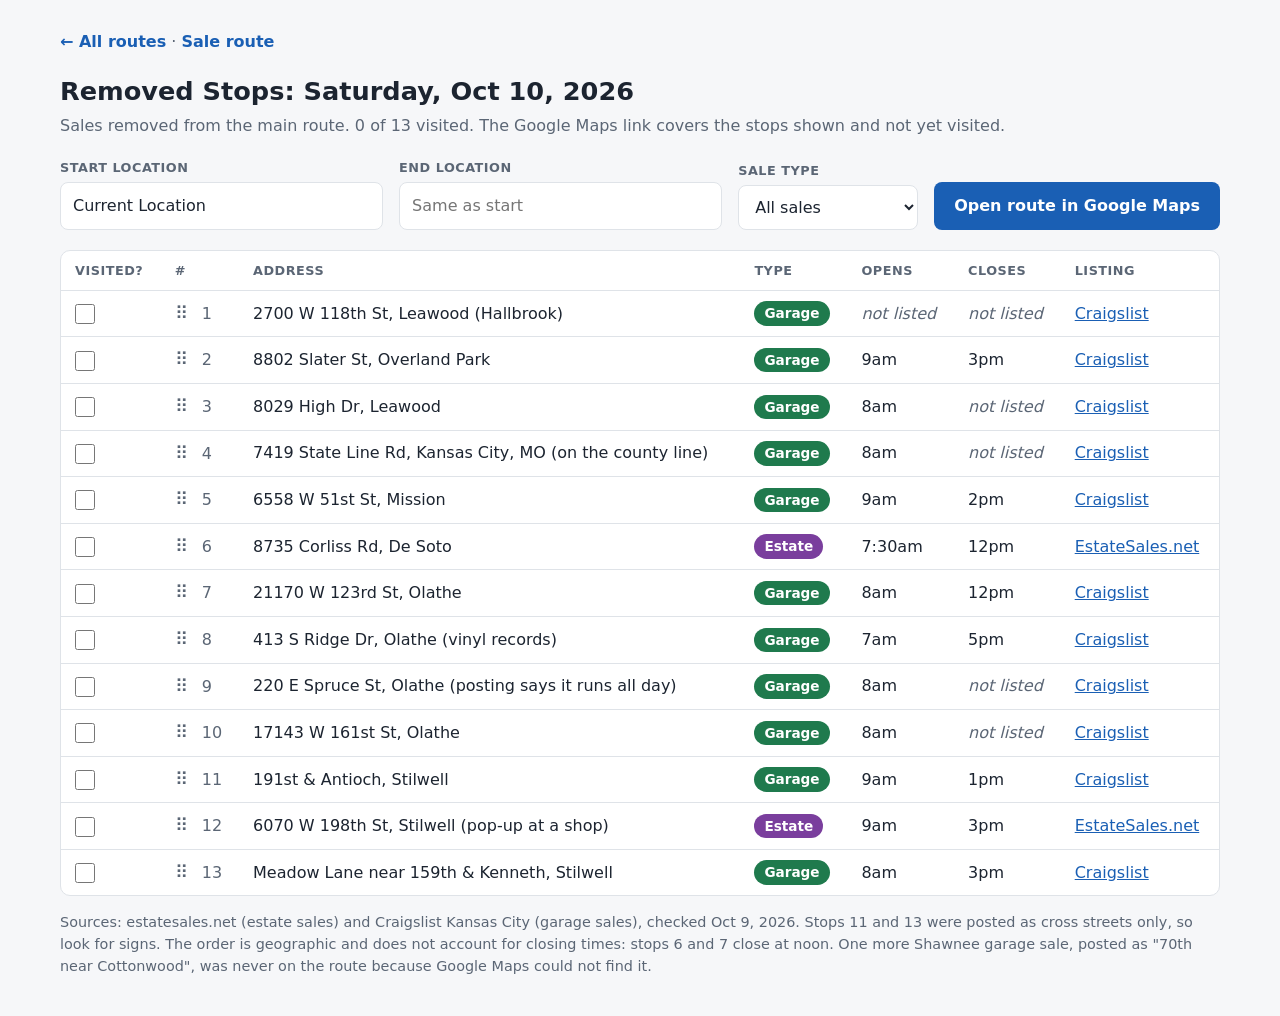
==== commit d82857f5: "Make the site installable as an app and add page navigation Add a web app manifest, app icons and a " ====
--- a/2026-10-10/removed-stops-2026-10-10.html
+++ b/2026-10-10/removed-stops-2026-10-10.html
@@ -5,9 +5,15 @@
 <meta name="viewport" content="width=device-width, initial-scale=1">
 <title>Sale Route</title>
 <link rel="stylesheet" href="../assets/sale-route.css">
+<link rel="manifest" href="../manifest.webmanifest">
+<meta name="theme-color" content="#1a5fb4">
+<link rel="icon" href="../assets/icon-192.png">
+<link rel="apple-touch-icon" href="../assets/apple-touch-icon.png">
+<meta name="apple-mobile-web-app-title" content="Sale Routes">
 </head>
 <body>
 <main>
+  <nav class="crumbs" id="crumbs"><a href="../">← All routes</a></nav>
   <h1 id="heading"></h1>
   <p class="sub"><span id="summary"></span> <span id="progress"></span> <button id="reset-order" class="link" type="button" hidden>Reset to the planned order</button></p>
 
@@ -43,5 +49,6 @@
   <p class="note" id="note"></p>
 </main>
 <script src="../assets/sale-route.js"></script>
+<script src="../assets/app.js"></script>
 </body>
 </html>
--- a/assets/sale-route.css
+++ b/assets/sale-route.css
@@ -2,6 +2,9 @@
 * { box-sizing: border-box; }
 body { margin: 0; padding: 24px 16px; background: var(--bg); color: var(--text); font: 16px/1.5 system-ui, "Segoe UI", sans-serif; }
 main { max-width: 1160px; margin: 0 auto; }
+.crumbs { margin: 0 0 12px; color: var(--muted); }
+.crumbs a { display: inline-block; padding: 6px 0; color: var(--accent); font-weight: 600; text-decoration: none; }
+.crumbs a:hover { text-decoration: underline; }
 h1 { margin: 0 0 4px; font-size: 1.6rem; }
 .sub { margin: 0 0 20px; color: var(--muted); }
 .controls { display: flex; flex-wrap: wrap; align-items: flex-end; gap: 12px 16px; }
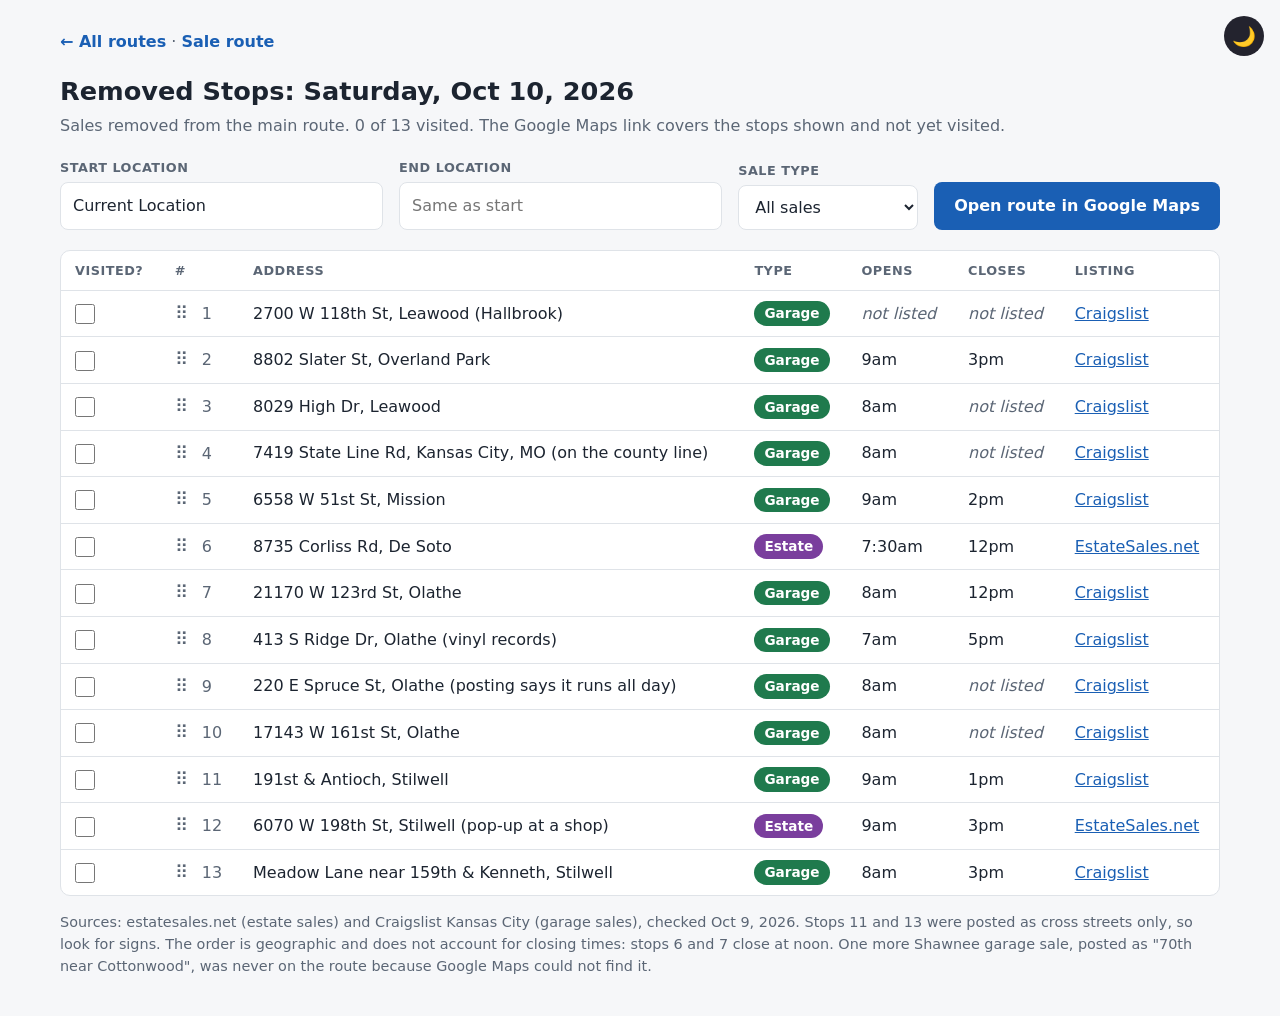
==== commit 19dbfd26: "Add a dark mode toggle like nathangawith.com A round button fixed in the top corner switches between" ====
--- a/2026-10-10/removed-stops-2026-10-10.html
+++ b/2026-10-10/removed-stops-2026-10-10.html
@@ -10,6 +10,7 @@
 <link rel="icon" href="../assets/icon-192.png">
 <link rel="apple-touch-icon" href="../assets/apple-touch-icon.png">
 <meta name="apple-mobile-web-app-title" content="Sale Routes">
+<script src="../assets/theme.js"></script>
 </head>
 <body>
 <main>
--- a/assets/sale-route.css
+++ b/assets/sale-route.css
@@ -1,4 +1,8 @@
-:root { --bg: #f6f7f9; --card: #fff; --text: #1c2430; --muted: #5b6675; --line: #dfe3e8; --accent: #1a5fb4; --estate: #7a3e9d; --garage: #1f7a4d; }
+:root { --bg: #f6f7f9; --card: #fff; --text: #1c2430; --muted: #5b6675; --line: #dfe3e8; --accent: #1a5fb4; --button: #1a5fb4; --estate: #7a3e9d; --garage: #1f7a4d; }
+/* Dark theme colors match nathangawith.com; assets/theme.js sets data-theme. */
+:root[data-theme="dark"] { color-scheme: dark; --bg: #1a1a1f; --card: #2a2a33; --text: #e8e8e8; --muted: #9d9dab; --line: #3d3d47; --accent: #4da3ff; }
+.theme-toggle { position: fixed; top: 1rem; right: 1rem; z-index: 2; display: flex; align-items: center; justify-content: center; width: 2.5rem; height: 2.5rem; padding: 0; border: none; border-radius: 50%; background-color: #23232e; font-size: 1.2rem; cursor: pointer; }
+.theme-toggle:hover { background-color: #141418; }
 * { box-sizing: border-box; }
 body { margin: 0; padding: 24px 16px; background: var(--bg); color: var(--text); font: 16px/1.5 system-ui, "Segoe UI", sans-serif; }
 main { max-width: 1160px; margin: 0 auto; }
@@ -13,7 +17,7 @@
 .field.narrow { flex: 0 1 180px; }
 .field input, .field select { padding: 11px 12px; border: 1px solid var(--line); border-radius: 8px; font: inherit; color: inherit; background: var(--card); }
 .field input:focus, .field select:focus { outline: 2px solid var(--accent); outline-offset: 1px; }
-.btn { display: inline-block; padding: 12px 20px; border-radius: 8px; background: var(--accent); color: #fff; font-weight: 600; text-decoration: none; }
+.btn { display: inline-block; padding: 12px 20px; border-radius: 8px; background: var(--button); color: #fff; font-weight: 600; text-decoration: none; }
 .btn:hover { filter: brightness(1.1); }
 .link { padding: 0; border: 0; background: none; font: inherit; color: var(--accent); text-decoration: underline; cursor: pointer; }
 .btn[aria-disabled="true"] { background: var(--muted); cursor: not-allowed; }
